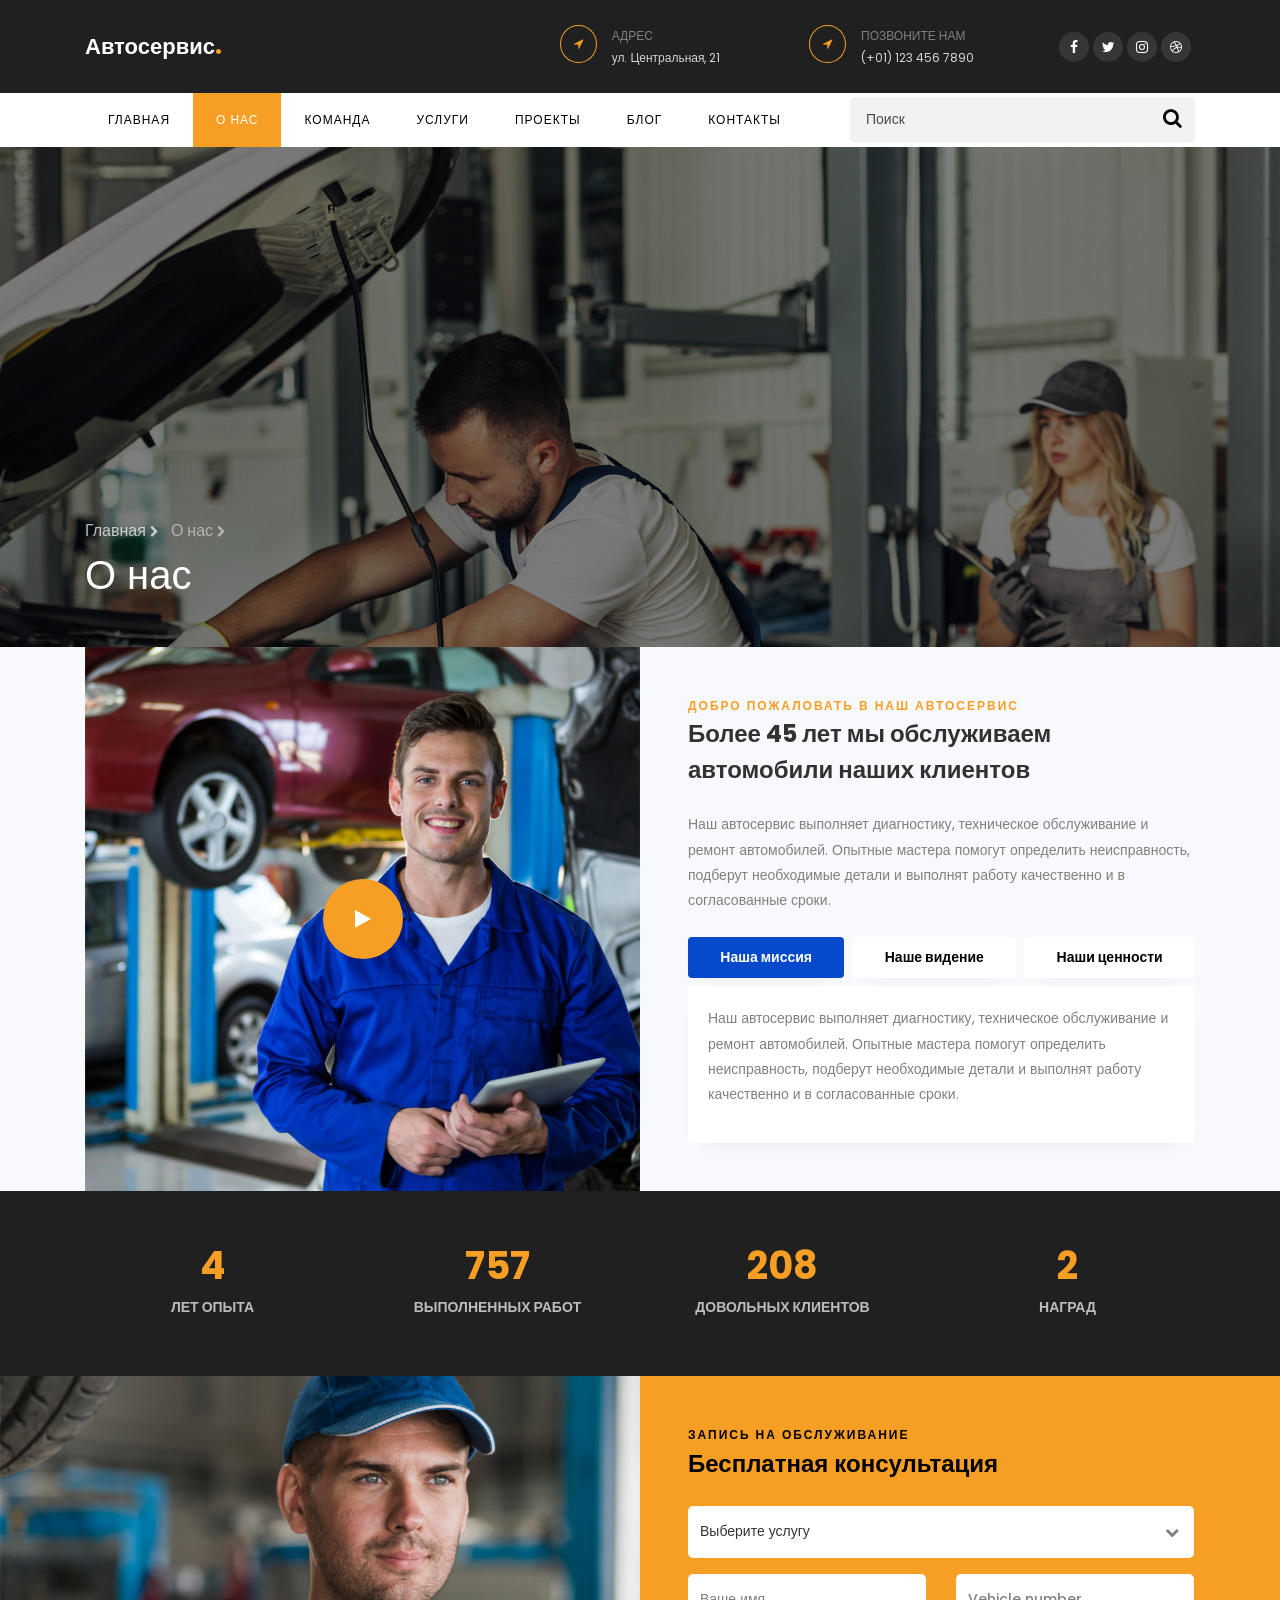
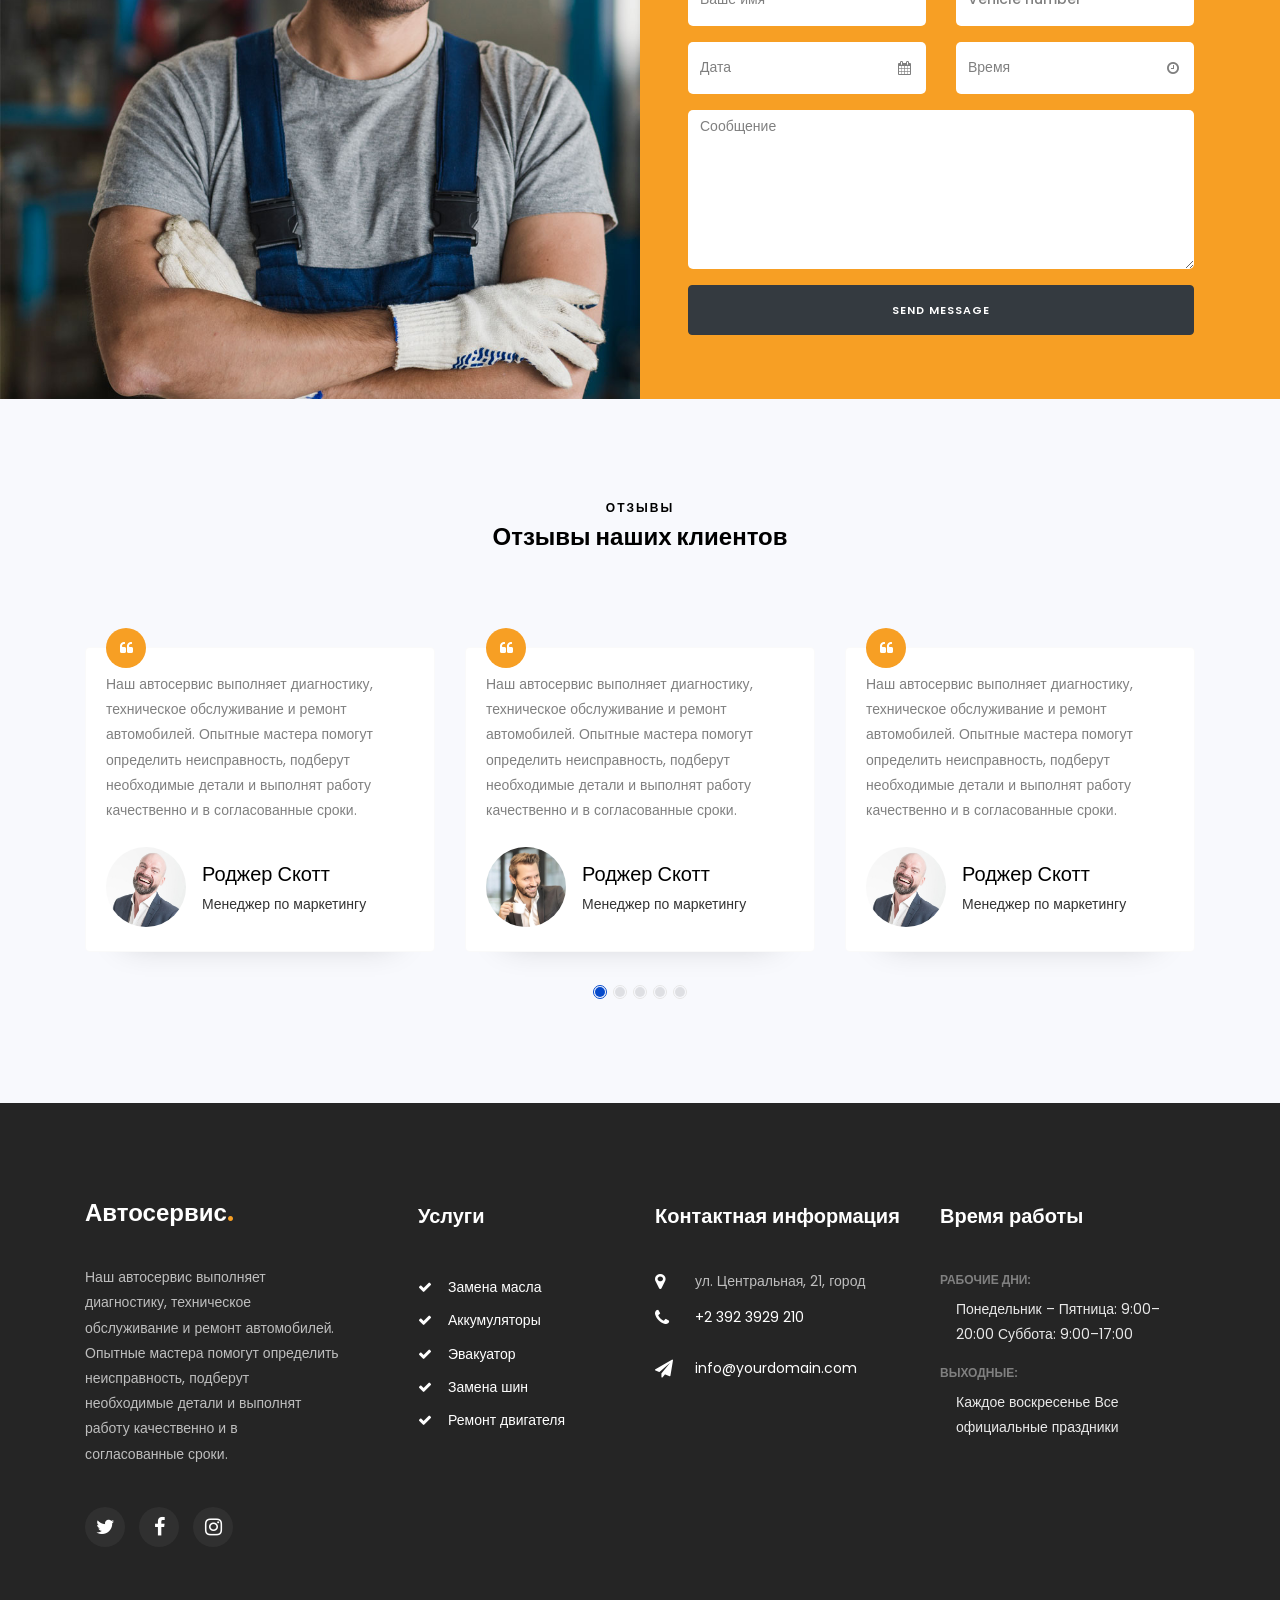
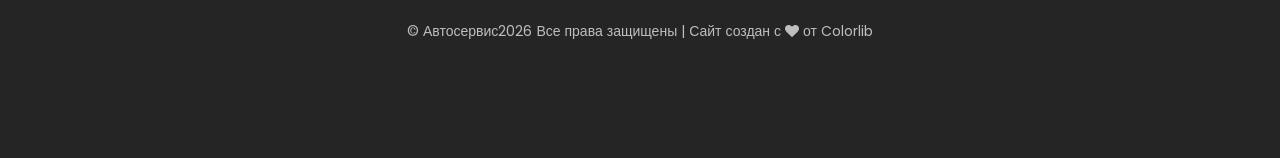
==== about.html @ 121a1c05 "Опубликовать исходный сайт автосервиса" ====
<!DOCTYPE html>

<html lang="ru">
<head>
<title>Автосервис — ремонт и обслуживание автомобилей</title>
<meta charset="utf-8"/>
<meta content="width=device-width, initial-scale=1, shrink-to-fit=no" name="viewport"/>
<link href="https://fonts.googleapis.com/css?family=Poppins:300,400,500,600,700,800,900&amp;display=swap" rel="stylesheet"/>
<link href="https://stackpath.bootstrapcdn.com/font-awesome/4.7.0/css/font-awesome.min.css" rel="stylesheet"/>
<link href="css/animate.css" rel="stylesheet"/>
<link href="css/owl.carousel.min.css" rel="stylesheet"/>
<link href="css/owl.theme.default.min.css" rel="stylesheet"/>
<link href="css/magnific-popup.css" rel="stylesheet"/>
<link href="css/bootstrap-datepicker.css" rel="stylesheet"/>
<link href="css/jquery.timepicker.css" rel="stylesheet"/>
<link href="css/flaticon.css" rel="stylesheet"/>
<link href="css/style.css" rel="stylesheet"/>
</head>
<body>
<div class="wrap">
<div class="container">
<div class="row justify-content-between">
<div class="col-md-3 d-flex align-items-center">
<a class="navbar-brand" href="index.html">Автосервис<span>.</span></a>
</div>
<div class="col-md-7">
<div class="row">
<div class="col">
<div class="top-wrap d-flex">
<div class="icon d-flex align-items-center justify-content-center"><span class="fa fa-location-arrow"></span></div>
<div class="text"><span>Адрес</span><span>ул. Центральная, 21</span></div>
</div>
</div>
<div class="col">
<div class="top-wrap d-flex">
<div class="icon d-flex align-items-center justify-content-center"><span class="fa fa-location-arrow"></span></div>
<div class="text"><span>Позвоните нам</span><span>(+01) 123 456 7890</span></div>
</div>
</div>
<div class="col-md-3 d-flex justify-content-end align-items-center">
<div class="social-media">
<p class="mb-0 d-flex">
<a class="d-flex align-items-center justify-content-center" href="#"><span class="fa fa-facebook"><i class="sr-only">Facebook</i></span></a>
<a class="d-flex align-items-center justify-content-center" href="#"><span class="fa fa-twitter"><i class="sr-only">Twitter</i></span></a>
<a class="d-flex align-items-center justify-content-center" href="#"><span class="fa fa-instagram"><i class="sr-only">Instagram</i></span></a>
<a class="d-flex align-items-center justify-content-center" href="#"><span class="fa fa-dribbble"><i class="sr-only">Dribbble</i></span></a>
</p>
</div>
</div>
</div>
</div>
</div>
</div>
</div>
<nav class="navbar navbar-expand-lg navbar-dark ftco_navbar bg-dark ftco-navbar-light" id="ftco-navbar">
<div class="container">
<button aria-controls="ftco-nav" aria-expanded="false" aria-label="Toggle navigation" class="navbar-toggler" data-target="#ftco-nav" data-toggle="collapse" type="button">
<span class="fa fa-bars"></span> Меню
	      </button>
<form action="#" class="searchform order-lg-last">
<div class="form-group d-flex">
<input class="form-control pl-3" placeholder="Поиск" type="text"/>
<button class="form-control search" placeholder="" type="submit"><span class="fa fa-search"></span></button>
</div>
</form>
<div class="collapse navbar-collapse" id="ftco-nav">
<ul class="navbar-nav mr-auto">
<li class="nav-item"><a class="nav-link" href="index.html">Главная</a></li>
<li class="nav-item active"><a class="nav-link" href="about.html">О нас</a></li>
<li class="nav-item"><a class="nav-link" href="team.html">Команда</a></li>
<li class="nav-item"><a class="nav-link" href="services.html">Услуги</a></li>
<li class="nav-item"><a class="nav-link" href="project.html">Проекты</a></li>
<li class="nav-item"><a class="nav-link" href="blog.html">Блог</a></li>
<li class="nav-item"><a class="nav-link" href="contact.html">Контакты</a></li>
</ul>
</div>
</div>
</nav>
<!-- END nav -->
<section class="hero-wrap hero-wrap-2" data-stellar-background-ratio="0.5" style="background-image: url('images/bg_2.jpg');">
<div class="overlay"></div>
<div class="container">
<div class="row no-gutters slider-text align-items-end">
<div class="col-md-9 ftco-animate pb-5">
<p class="breadcrumbs mb-2"><span class="mr-2"><a href="index.html">Главная <i class="fa fa-chevron-right"></i></a></span> <span>О нас <i class="fa fa-chevron-right"></i></span></p>
<h1 class="mb-0 bread">О нас</h1>
</div>
</div>
</div>
</section>
<section class="ftco-section ftco-no-pt ftco-no-pb bg-light">
<div class="container">
<div class="row d-flex no-gutters">
<div class="col-md-6 d-flex">
<div class="img img-video d-flex align-self-stretch align-items-center justify-content-center mb-4 mb-sm-0" style="background-image:url(images/about.jpg);">
<a class="icon-video popup-vimeo d-flex justify-content-center align-items-center" href="https://vimeo.com/45830194">
<span class="fa fa-play"></span>
</a>
</div>
</div>
<div class="col-md-6 pl-md-5">
<div class="row justify-content-start py-5">
<div class="col-md-12 heading-section ftco-animate">
<span class="subheading">Добро пожаловать в наш автосервис</span>
<h2 class="mb-4">Более 45 лет мы обслуживаем автомобили наших клиентов</h2>
<p>Наш автосервис выполняет диагностику, техническое обслуживание и ремонт автомобилей. Опытные мастера помогут определить неисправность, подберут необходимые детали и выполнят работу качественно и в согласованные сроки.
</p>
<div class="tabulation-2 mt-4">
<ul class="nav nav-pills nav-fill d-md-flex d-block">
<li class="nav-item mb-md-0 mb-2">
<a class="nav-link active py-2" data-toggle="tab" href="#home1">Наша миссия</a>
</li>
<li class="nav-item px-lg-2 mb-md-0 mb-2">
<a class="nav-link py-2" data-toggle="tab" href="#home2">Наше видение</a>
</li>
<li class="nav-item">
<a class="nav-link py-2 mb-md-0 mb-2" data-toggle="tab" href="#home3">Наши ценности</a>
</li>
</ul>
<div class="tab-content rounded mt-2">
<div class="tab-pane container p-0 active" id="home1">
<p>Наш автосервис выполняет диагностику, техническое обслуживание и ремонт автомобилей. Опытные мастера помогут определить неисправность, подберут необходимые детали и выполнят работу качественно и в согласованные сроки.</p>
</div>
<div class="tab-pane container p-0 fade" id="home2">
<p>Наш автосервис выполняет диагностику, техническое обслуживание и ремонт автомобилей. Опытные мастера помогут определить неисправность, подберут необходимые детали и выполнят работу качественно и в согласованные сроки.</p>
</div>
<div class="tab-pane container p-0 fade" id="home3">
<p>Наш автосервис выполняет диагностику, техническое обслуживание и ремонт автомобилей. Опытные мастера помогут определить неисправность, подберут необходимые детали и выполнят работу качественно и в согласованные сроки.</p>
</div>
</div>
</div>
</div>
</div>
</div>
</div>
</div>
</section>
<section class="ftco-counter" id="section-counter">
<div class="container">
<div class="row">
<div class="col-md-6 col-lg-3 d-flex justify-content-center counter-wrap ftco-animate">
<div class="block-18 text-center">
<div class="text">
<strong class="number" data-number="45">0</strong>
</div>
<div class="text">
<span>Лет опыта</span>
</div>
</div>
</div>
<div class="col-md-6 col-lg-3 d-flex justify-content-center counter-wrap ftco-animate">
<div class="block-18 text-center">
<div class="text">
<strong class="number" data-number="8500">0</strong>
</div>
<div class="text">
<span>Выполненных работ</span>
</div>
</div>
</div>
<div class="col-md-6 col-lg-3 d-flex justify-content-center counter-wrap ftco-animate">
<div class="block-18 text-center">
<div class="text">
<strong class="number" data-number="2342">0</strong>
</div>
<div class="text">
<span>Довольных клиентов</span>
</div>
</div>
</div>
<div class="col-md-6 col-lg-3 d-flex justify-content-center counter-wrap ftco-animate">
<div class="block-18 text-center">
<div class="text">
<strong class="number" data-number="30">0</strong>
</div>
<div class="text">
<span>Наград</span>
</div>
</div>
</div>
</div>
</div>
</section>
<section class="ftco-appointment ftco-section ftco-no-pt ftco-no-pb img" style="background-image: url(images/bg_3.jpg);">
<div class="overlay"></div>
<div class="container">
<div class="row d-md-flex justify-content-end">
<div class="col-md-12 col-lg-6 half p-3 py-5 pl-lg-5 ftco-animate heading-section heading-section-white">
<span class="subheading">Запись на обслуживание</span>
<h2 class="mb-4">Бесплатная консультация</h2>
<form action="#" class="appointment">
<div class="row">
<div class="col-md-12">
<div class="form-group">
<div class="form-field">
<div class="select-wrap">
<div class="icon"><span class="fa fa-chevron-down"></span></div>
<select class="form-control" id="" name="">
<option value="">Выберите услугу</option>
<option value="">Замена масла</option>
<option value="">Ремонт двигателя</option>
<option value="">Замена аккумулятора</option>
<option value="">Замена шин</option>
<option value="">Эвакуатор</option>
</select>
</div>
</div>
</div>
</div>
<div class="col-md-6">
<div class="form-group">
<input class="form-control" placeholder="Ваше имя" type="text"/>
</div>
</div>
<div class="col-md-6">
<div class="form-group">
<input class="form-control" placeholder="Vehicle number" type="text"/>
</div>
</div>
<div class="col-md-6">
<div class="form-group">
<div class="input-wrap">
<div class="icon"><span class="fa fa-calendar"></span></div>
<input class="form-control appointment_date" placeholder="Дата" type="text"/>
</div>
</div>
</div>
<div class="col-md-6">
<div class="form-group">
<div class="input-wrap">
<div class="icon"><span class="fa fa-clock-o"></span></div>
<input class="form-control appointment_time" placeholder="Время" type="text"/>
</div>
</div>
</div>
<div class="col-md-12">
<div class="form-group">
<textarea class="form-control" cols="30" id="" name="" placeholder="Сообщение" rows="7"></textarea>
</div>
</div>
<div class="col-md-12">
<div class="form-group">
<input class="btn btn-dark py-3 px-4" type="submit" value="Send message"/>
</div>
</div>
</div>
</form>
</div>
</div>
</div>
</section>
<section class="ftco-section testimony-section bg-light">
<div class="container">
<div class="row justify-content-center pb-5 mb-3">
<div class="col-md-7 heading-section heading-section-white text-center ftco-animate">
<span class="subheading">Отзывы</span>
<h2>Отзывы наших клиентов</h2>
</div>
</div>
<div class="row ftco-animate">
<div class="col-md-12">
<div class="carousel-testimony owl-carousel ftco-owl">
<div class="item">
<div class="testimony-wrap py-4">
<div class="icon d-flex align-items-center justify-content-center"><span class="fa fa-quote-left"></span></div>
<div class="text">
<p class="mb-4">Наш автосервис выполняет диагностику, техническое обслуживание и ремонт автомобилей. Опытные мастера помогут определить неисправность, подберут необходимые детали и выполнят работу качественно и в согласованные сроки.</p>
<div class="d-flex align-items-center">
<div class="user-img" style="background-image: url(images/person_1.jpg)"></div>
<div class="pl-3">
<p class="name">Роджер Скотт</p>
<span class="position">Менеджер по маркетингу</span>
</div>
</div>
</div>
</div>
</div>
<div class="item">
<div class="testimony-wrap py-4">
<div class="icon d-flex align-items-center justify-content-center"><span class="fa fa-quote-left"></span></div>
<div class="text">
<p class="mb-4">Наш автосервис выполняет диагностику, техническое обслуживание и ремонт автомобилей. Опытные мастера помогут определить неисправность, подберут необходимые детали и выполнят работу качественно и в согласованные сроки.</p>
<div class="d-flex align-items-center">
<div class="user-img" style="background-image: url(images/person_2.jpg)"></div>
<div class="pl-3">
<p class="name">Роджер Скотт</p>
<span class="position">Менеджер по маркетингу</span>
</div>
</div>
</div>
</div>
</div>
<div class="item">
<div class="testimony-wrap py-4">
<div class="icon d-flex align-items-center justify-content-center"><span class="fa fa-quote-left"></span></div>
<div class="text">
<p class="mb-4">Наш автосервис выполняет диагностику, техническое обслуживание и ремонт автомобилей. Опытные мастера помогут определить неисправность, подберут необходимые детали и выполнят работу качественно и в согласованные сроки.</p>
<div class="d-flex align-items-center">
<div class="user-img" style="background-image: url(images/person_3.jpg)"></div>
<div class="pl-3">
<p class="name">Роджер Скотт</p>
<span class="position">Менеджер по маркетингу</span>
</div>
</div>
</div>
</div>
</div>
<div class="item">
<div class="testimony-wrap py-4">
<div class="icon d-flex align-items-center justify-content-center"><span class="fa fa-quote-left"></span></div>
<div class="text">
<p class="mb-4">Наш автосервис выполняет диагностику, техническое обслуживание и ремонт автомобилей. Опытные мастера помогут определить неисправность, подберут необходимые детали и выполнят работу качественно и в согласованные сроки.</p>
<div class="d-flex align-items-center">
<div class="user-img" style="background-image: url(images/person_1.jpg)"></div>
<div class="pl-3">
<p class="name">Роджер Скотт</p>
<span class="position">Менеджер по маркетингу</span>
</div>
</div>
</div>
</div>
</div>
<div class="item">
<div class="testimony-wrap py-4">
<div class="icon d-flex align-items-center justify-content-center"><span class="fa fa-quote-left"></span></div>
<div class="text">
<p class="mb-4">Наш автосервис выполняет диагностику, техническое обслуживание и ремонт автомобилей. Опытные мастера помогут определить неисправность, подберут необходимые детали и выполнят работу качественно и в согласованные сроки.</p>
<div class="d-flex align-items-center">
<div class="user-img" style="background-image: url(images/person_2.jpg)"></div>
<div class="pl-3">
<p class="name">Роджер Скотт</p>
<span class="position">Менеджер по маркетингу</span>
</div>
</div>
</div>
</div>
</div>
</div>
</div>
</div>
</div>
</section>
<footer class="footer ftco-section">
<div class="container">
<div class="row mb-5">
<div class="col-md-6 col-lg">
<div class="ftco-footer-widget mb-4">
<h2 class="logo"><a href="#">Автосервис<span>.</span></a></h2>
<p>Наш автосервис выполняет диагностику, техническое обслуживание и ремонт автомобилей. Опытные мастера помогут определить неисправность, подберут необходимые детали и выполнят работу качественно и в согласованные сроки.</p>
<ul class="ftco-footer-social list-unstyled float-md-left float-lft mt-4">
<li class="ftco-animate"><a href="#"><span class="fa fa-twitter"></span></a></li>
<li class="ftco-animate"><a href="#"><span class="fa fa-facebook"></span></a></li>
<li class="ftco-animate"><a href="#"><span class="fa fa-instagram"></span></a></li>
</ul>
</div>
</div>
<div class="col-md-6 col-lg">
<div class="ftco-footer-widget mb-4 ml-md-5">
<h2 class="ftco-heading-2">Услуги</h2>
<ul class="list-unstyled">
<li><a class="py-1 d-block" href="#"><span class="fa fa-check mr-3"></span>Замена масла</a></li>
<li><a class="py-1 d-block" href="#"><span class="fa fa-check mr-3"></span>Аккумуляторы</a></li>
<li><a class="py-1 d-block" href="#"><span class="fa fa-check mr-3"></span>Эвакуатор</a></li>
<li><a class="py-1 d-block" href="#"><span class="fa fa-check mr-3"></span>Замена шин</a></li>
<li><a class="py-1 d-block" href="#"><span class="fa fa-check mr-3"></span>Ремонт двигателя</a></li>
</ul>
</div>
</div>
<div class="col-md-6 col-lg">
<div class="ftco-footer-widget mb-4">
<h2 class="ftco-heading-2">Контактная информация</h2>
<div class="block-23 mb-3">
<ul>
<li><span class="icon fa fa-map-marker"></span><span class="text">ул. Центральная, 21, город</span></li>
<li><a href="#"><span class="icon fa fa-phone"></span><span class="text">+2 392 3929 210</span></a></li>
<li><a href="#"><span class="icon fa fa-paper-plane"></span><span class="text">info@yourdomain.com</span></a></li>
</ul>
</div>
</div>
</div>
<div class="col-md-6 col-lg">
<div class="ftco-footer-widget mb-4">
<h2 class="ftco-heading-2">Время работы</h2>
<div class="opening-hours">
<h4>Рабочие дни:</h4>
<p class="pl-3">
<span>Понедельник – Пятница: 9:00–20:00</span>
<span>Суббота: 9:00–17:00</span>
</p>
<h4>Выходные:</h4>
<p class="pl-3">
<span>Каждое воскресенье</span>
<span>Все официальные праздники</span>
</p>
</div>
</div>
</div>
</div>
<div class="row">
<div class="col-md-12 text-center">
<p><!-- Link back to Colorlib can't be removed. Template is licensed under CC BY 3.0. -->
  © Автосервис<script>document.write(new Date().getFullYear());</script> Все права защищены | Сайт создан с <i aria-hidden="true" class="fa fa-heart"></i> от <a href="https://colorlib.com" target="_blank">Colorlib</a>
<!-- Link back to Colorlib can't be removed. Template is licensed under CC BY 3.0. --></p>
</div>
</div>
</div>
</footer>
<!-- loader -->
<div class="show fullscreen" id="ftco-loader"><svg class="circular" height="48px" width="48px"><circle class="path-bg" cx="24" cy="24" fill="none" r="22" stroke="#eeeeee" stroke-width="4"></circle><circle class="path" cx="24" cy="24" fill="none" r="22" stroke="#F96D00" stroke-miterlimit="10" stroke-width="4"></circle></svg></div>
<script src="js/jquery.min.js"></script>
<script src="js/jquery-migrate-3.0.1.min.js"></script>
<script src="js/popper.min.js"></script>
<script src="js/bootstrap.min.js"></script>
<script src="js/jquery.easing.1.3.js"></script>
<script src="js/jquery.waypoints.min.js"></script>
<script src="js/jquery.stellar.min.js"></script>
<script src="js/jquery.animateNumber.min.js"></script>
<script src="js/bootstrap-datepicker.js"></script>
<script src="js/jquery.timepicker.min.js"></script>
<script src="js/owl.carousel.min.js"></script>
<script src="js/jquery.magnific-popup.min.js"></script>
<script src="js/scrollax.min.js"></script>
<script src="js/main.js"></script>
</body>
</html>
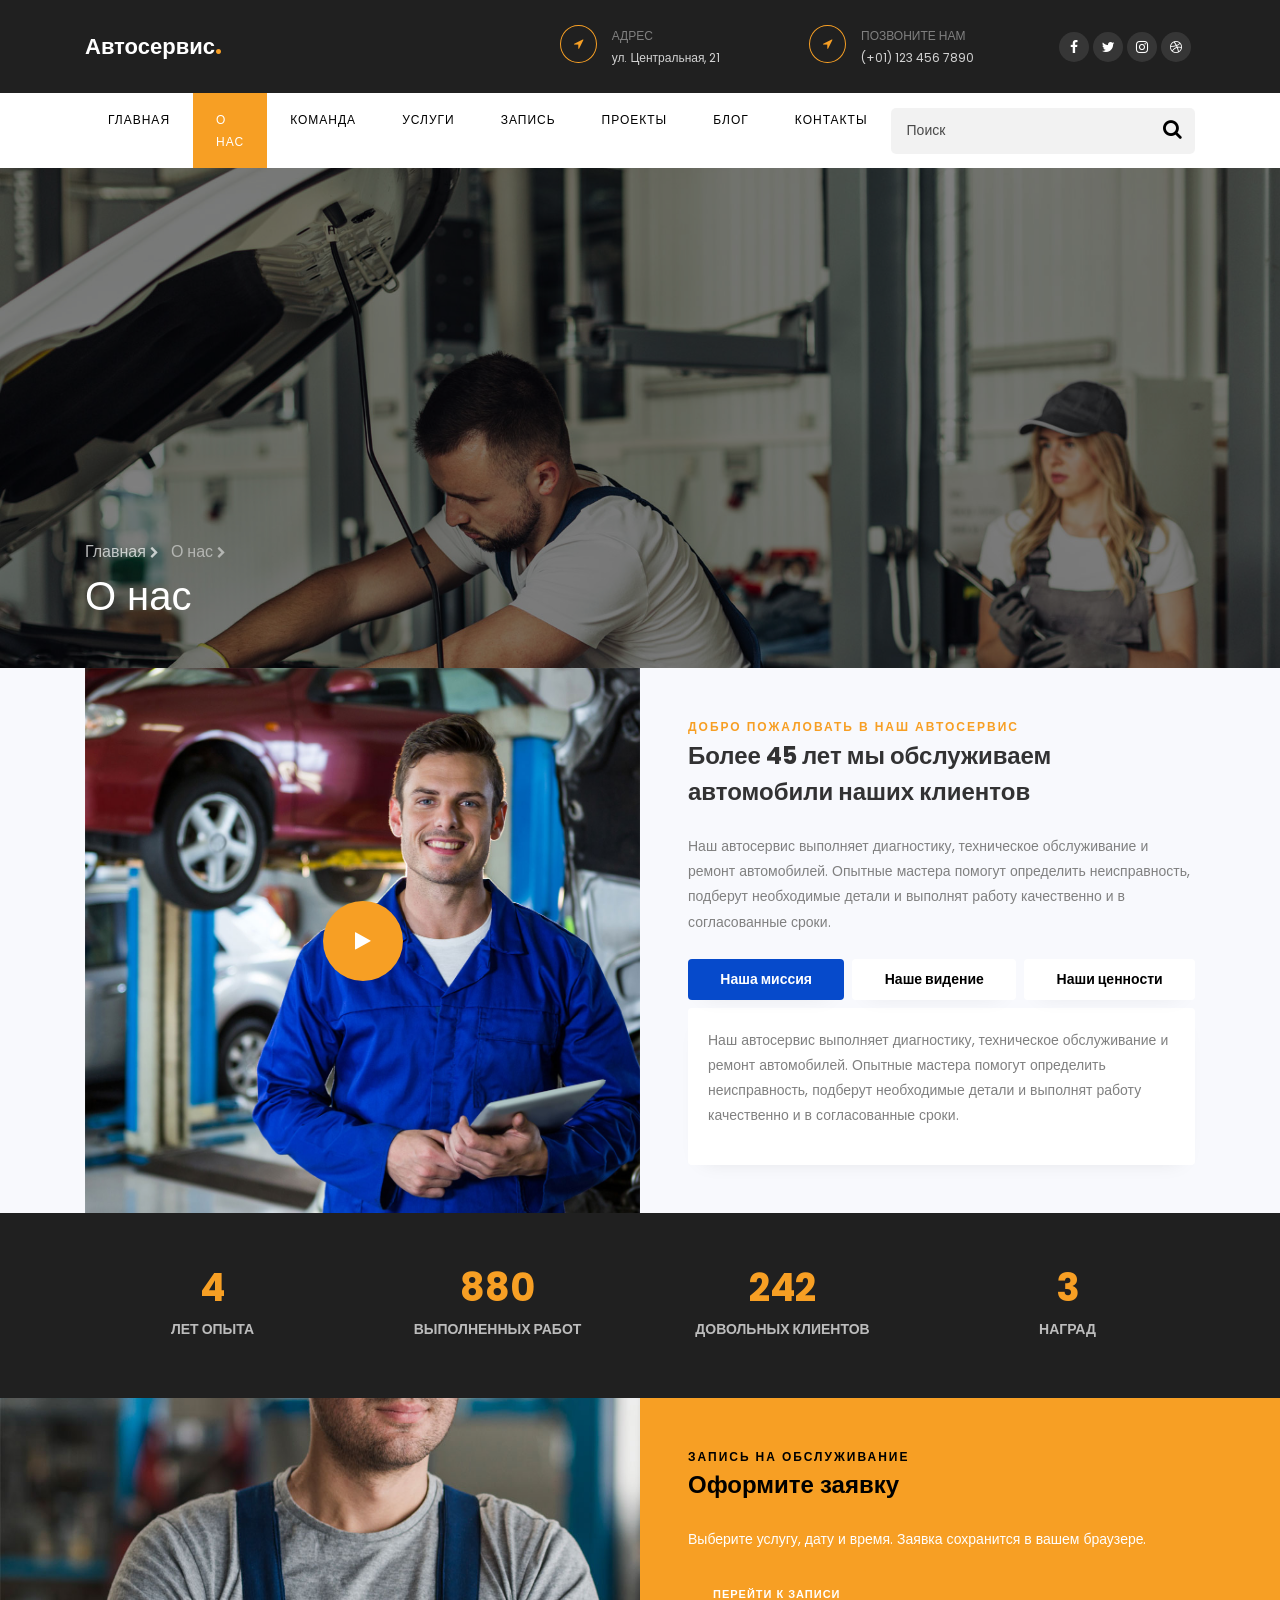
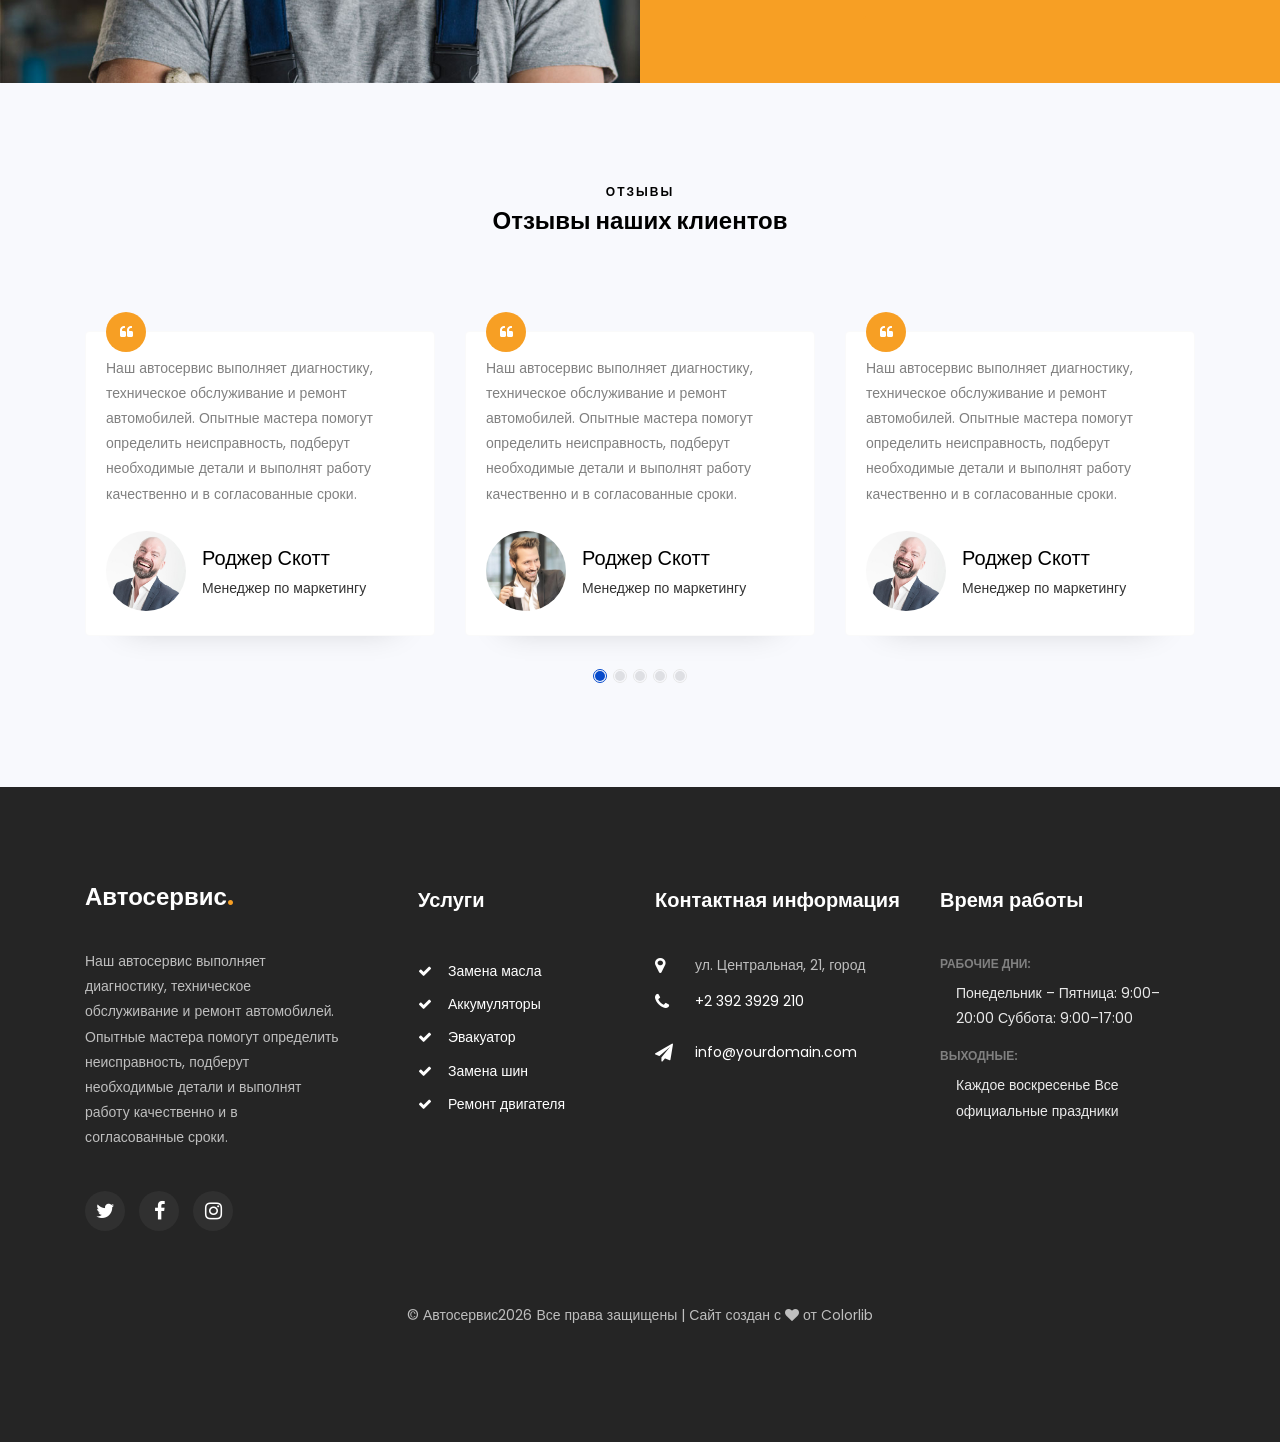
==== commit a188583d: "Добавить запись на обслуживание с IndexedDB" ====
--- a/about.html
+++ b/about.html
@@ -69,6 +69,7 @@
 <li class="nav-item active"><a class="nav-link" href="about.html">О нас</a></li>
 <li class="nav-item"><a class="nav-link" href="team.html">Команда</a></li>
 <li class="nav-item"><a class="nav-link" href="services.html">Услуги</a></li>
+<li class="nav-item"><a class="nav-link" href="booking.html">Запись</a></li>
 <li class="nav-item"><a class="nav-link" href="project.html">Проекты</a></li>
 <li class="nav-item"><a class="nav-link" href="blog.html">Блог</a></li>
 <li class="nav-item"><a class="nav-link" href="contact.html">Контакты</a></li>
@@ -187,64 +188,9 @@
 <div class="row d-md-flex justify-content-end">
 <div class="col-md-12 col-lg-6 half p-3 py-5 pl-lg-5 ftco-animate heading-section heading-section-white">
 <span class="subheading">Запись на обслуживание</span>
-<h2 class="mb-4">Бесплатная консультация</h2>
-<form action="#" class="appointment">
-<div class="row">
-<div class="col-md-12">
-<div class="form-group">
-<div class="form-field">
-<div class="select-wrap">
-<div class="icon"><span class="fa fa-chevron-down"></span></div>
-<select class="form-control" id="" name="">
-<option value="">Выберите услугу</option>
-<option value="">Замена масла</option>
-<option value="">Ремонт двигателя</option>
-<option value="">Замена аккумулятора</option>
-<option value="">Замена шин</option>
-<option value="">Эвакуатор</option>
-</select>
-</div>
-</div>
-</div>
-</div>
-<div class="col-md-6">
-<div class="form-group">
-<input class="form-control" placeholder="Ваше имя" type="text"/>
-</div>
-</div>
-<div class="col-md-6">
-<div class="form-group">
-<input class="form-control" placeholder="Vehicle number" type="text"/>
-</div>
-</div>
-<div class="col-md-6">
-<div class="form-group">
-<div class="input-wrap">
-<div class="icon"><span class="fa fa-calendar"></span></div>
-<input class="form-control appointment_date" placeholder="Дата" type="text"/>
-</div>
-</div>
-</div>
-<div class="col-md-6">
-<div class="form-group">
-<div class="input-wrap">
-<div class="icon"><span class="fa fa-clock-o"></span></div>
-<input class="form-control appointment_time" placeholder="Время" type="text"/>
-</div>
-</div>
-</div>
-<div class="col-md-12">
-<div class="form-group">
-<textarea class="form-control" cols="30" id="" name="" placeholder="Сообщение" rows="7"></textarea>
-</div>
-</div>
-<div class="col-md-12">
-<div class="form-group">
-<input class="btn btn-dark py-3 px-4" type="submit" value="Send message"/>
-</div>
-</div>
-</div>
-</form>
+<h2 class="mb-4">Оформите заявку</h2>
+<p class="text-white">Выберите услугу, дату и время. Заявка сохранится в вашем браузере.</p>
+<p><a class="btn btn-primary py-3 px-4" href="booking.html">Перейти к записи</a></p>
 </div>
 </div>
 </div>
